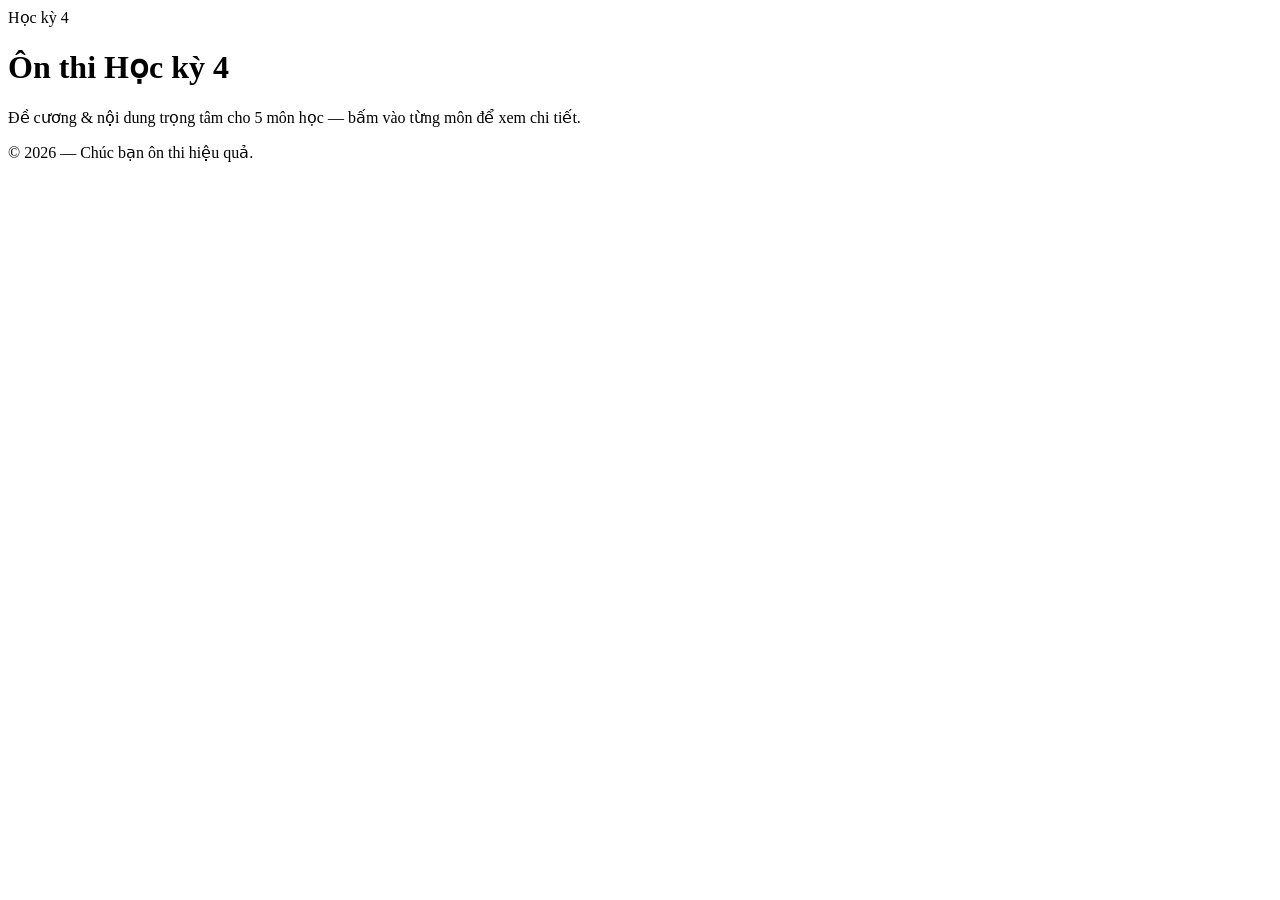
==== index.html @ 19341a30 "Add files via upload" ====
<!DOCTYPE html>
<html lang="vi">
<head>
<meta charset="UTF-8" />
<meta name="viewport" content="width=device-width, initial-scale=1.0" />
<title>Ôn thi Học kỳ 4</title>
<link rel="stylesheet" href="assets/style.css" />
</head>
<body>
  <header class="site-header wrap">
    <div class="site-eyebrow">Học kỳ 4</div>
    <h1 class="site-title">Ôn thi Học kỳ 4</h1>
    <p class="site-sub">Đề cương & nội dung trọng tâm cho 5 môn học — bấm vào từng môn để xem chi tiết.</p>
  </header>

  <main class="wrap">
    <div id="course-grid" class="course-grid"></div>
  </main>

  <footer>© 2026 — Chúc bạn ôn thi hiệu quả.</footer>

  <script src="assets/data.js"></script>
  <script src="assets/app.js"></script>
</body>
</html>
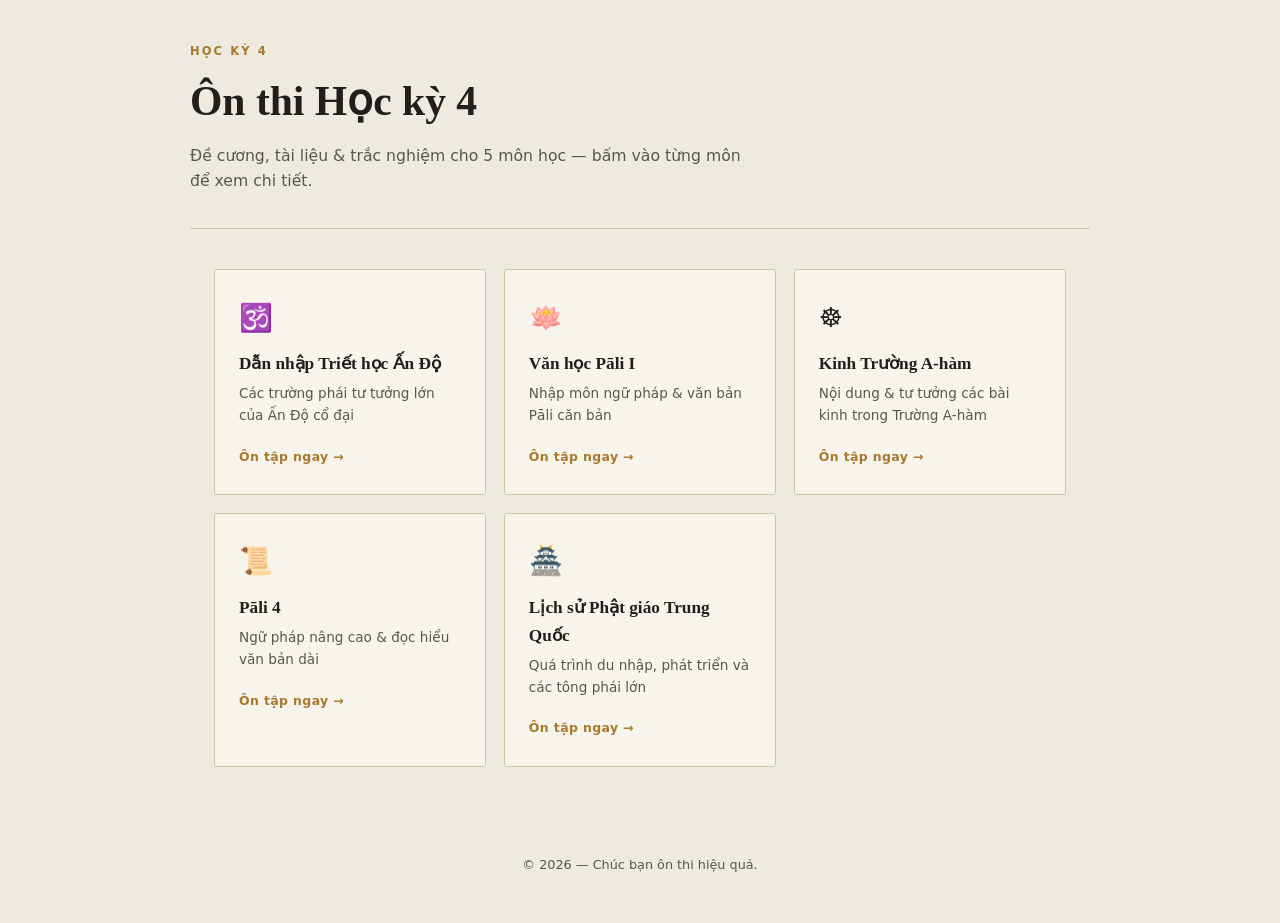
==== commit e36bc410: "Add files via upload" ====
--- a/index.html
+++ b/index.html
@@ -10,7 +10,7 @@
   <header class="site-header wrap">
     <div class="site-eyebrow">Học kỳ 4</div>
     <h1 class="site-title">Ôn thi Học kỳ 4</h1>
-    <p class="site-sub">Đề cương & nội dung trọng tâm cho 5 môn học — bấm vào từng môn để xem chi tiết.</p>
+    <p class="site-sub">Đề cương, tài liệu & trắc nghiệm cho 5 môn học — bấm vào từng môn để xem chi tiết.</p>
   </header>
 
   <main class="wrap">
--- a/assets/style.css
+++ b/assets/style.css
@@ -0,0 +1,134 @@
+@import url('https://fonts.googleapis.com/css2?family=Inter:wght@400;500;600;700&family=Noto+Serif:wght@400;600;700&display=swap');
+
+:root{
+  --ink:#211F1B;
+  --ink-soft:#5B564C;
+  --paper:#EFEAE0;
+  --paper-panel:#F7F4EC;
+  --paper-line:#CFC4A6;
+  --gold:#A8792D;
+  --gold-soft:#C9A25E;
+  --jade:#4F6B5C;
+}
+
+*{ box-sizing:border-box; }
+html{ scroll-behavior:smooth; }
+body{
+  margin:0;
+  font-family:'Inter',system-ui,sans-serif;
+  background:var(--paper);
+  color:var(--ink);
+  line-height:1.6;
+}
+
+a{ color:inherit; text-decoration:none; }
+
+.wrap{ max-width:900px; margin:0 auto; padding:0 1.5rem; }
+
+/* ---- header ---- */
+.site-header{
+  border-bottom:1px solid var(--paper-line);
+  padding:2.6rem 0 2.2rem;
+}
+.site-eyebrow{
+  font-size:.72rem; letter-spacing:.18em; text-transform:uppercase;
+  color:var(--gold); font-weight:600; margin:0 0 .5rem;
+}
+.site-title{
+  font-family:'Noto Serif',serif; font-weight:700;
+  font-size:clamp(1.9rem,4vw,2.6rem); margin:0 0 .5rem; color:var(--ink);
+}
+.site-sub{ color:var(--ink-soft); font-size:.98rem; max-width:56ch; margin:0; }
+
+.breadcrumb{
+  font-size:.82rem; color:var(--ink-soft); margin-bottom:1rem; display:inline-flex; align-items:center; gap:.4rem;
+}
+.breadcrumb:hover{ color:var(--gold); }
+
+/* ---- course grid (index) ---- */
+.course-grid{
+  display:grid; grid-template-columns:repeat(auto-fit,minmax(240px,1fr));
+  gap:1.1rem; margin:2.5rem 0 3rem;
+}
+.course-card{
+  background:var(--paper-panel); border:1px solid var(--paper-line);
+  border-radius:3px; padding:1.6rem 1.5rem; display:block;
+  transition:border-color .15s, transform .15s;
+  position:relative; overflow:hidden;
+}
+.course-card::before{
+  content:""; position:absolute; left:0; top:0; bottom:0; width:3px;
+  background:var(--gold); transform:scaleY(0); transform-origin:top;
+  transition:transform .2s;
+}
+.course-card:hover{ border-color:var(--gold-soft); transform:translateY(-2px); }
+.course-card:hover::before{ transform:scaleY(1); }
+.course-card-icon{ font-size:1.7rem; display:block; margin-bottom:.7rem; }
+.course-card-name{
+  font-family:'Noto Serif',serif; font-weight:600; font-size:1.08rem;
+  margin:0 0 .35rem; color:var(--ink);
+}
+.course-card-tagline{ font-size:.85rem; color:var(--ink-soft); margin:0 0 1rem; }
+.course-card-cta{
+  font-size:.78rem; font-weight:600; color:var(--gold);
+  letter-spacing:.03em; display:inline-flex; align-items:center; gap:.3rem;
+}
+
+/* ---- course page ---- */
+.course-hero{ padding:2.4rem 0 1.6rem; border-bottom:1px solid var(--paper-line); }
+.course-hero-icon{ font-size:2.2rem; }
+.course-hero h1{
+  font-family:'Noto Serif',serif; font-size:clamp(1.7rem,3.6vw,2.3rem);
+  margin:.5rem 0 .3rem;
+}
+.course-hero-tagline{ color:var(--gold); font-size:.95rem; font-weight:600; }
+
+.section{ padding:2rem 0; border-bottom:1px solid var(--paper-line); }
+.section:last-of-type{ border-bottom:none; }
+.section-title{
+  font-family:'Noto Serif',serif; font-size:1.15rem; font-weight:600;
+  margin:0 0 1rem; display:flex; align-items:center; gap:.5rem;
+}
+.section-title .num{ color:var(--gold-soft); font-size:.85rem; }
+.section p{ color:var(--ink-soft); max-width:68ch; }
+
+ul.plain{ margin:0; padding-left:1.1rem; color:var(--ink-soft); }
+ul.plain li{ margin-bottom:.4rem; }
+
+/* accordion (chương / bài) */
+.chapter{
+  border:1px solid var(--paper-line); border-radius:3px; margin-bottom:.7rem;
+  background:var(--paper-panel); overflow:hidden;
+}
+.chapter-head{
+  padding:.9rem 1.1rem; cursor:pointer; display:flex; align-items:center;
+  justify-content:space-between; font-weight:600; font-size:.92rem;
+}
+.chapter-head:hover{ color:var(--gold); }
+.chapter-head .chev{ transition:transform .18s; color:var(--ink-soft); }
+.chapter.open .chapter-head .chev{ transform:rotate(90deg); }
+.chapter-body{
+  max-height:0; overflow:hidden; transition:max-height .2s ease;
+  border-top:1px solid transparent;
+}
+.chapter.open .chapter-body{ border-top-color:var(--paper-line); }
+.chapter-body ul{ margin:0; padding:.8rem 1.4rem 1rem; list-style:none; }
+.chapter-body li{
+  font-size:.87rem; color:var(--ink-soft); padding:.35rem 0;
+  border-bottom:1px dashed var(--paper-line);
+}
+.chapter-body li:last-child{ border-bottom:none; }
+
+.callout{
+  background:var(--paper-panel); border-left:3px solid var(--gold);
+  padding:1rem 1.2rem; font-size:.85rem; color:var(--ink-soft); border-radius:0 3px 3px 0;
+}
+
+footer{
+  text-align:center; color:var(--ink-soft); font-size:.8rem;
+  padding:2.5rem 0 3rem;
+}
+
+@media (max-width:600px){
+  .wrap{ padding:0 1.1rem; }
+}
